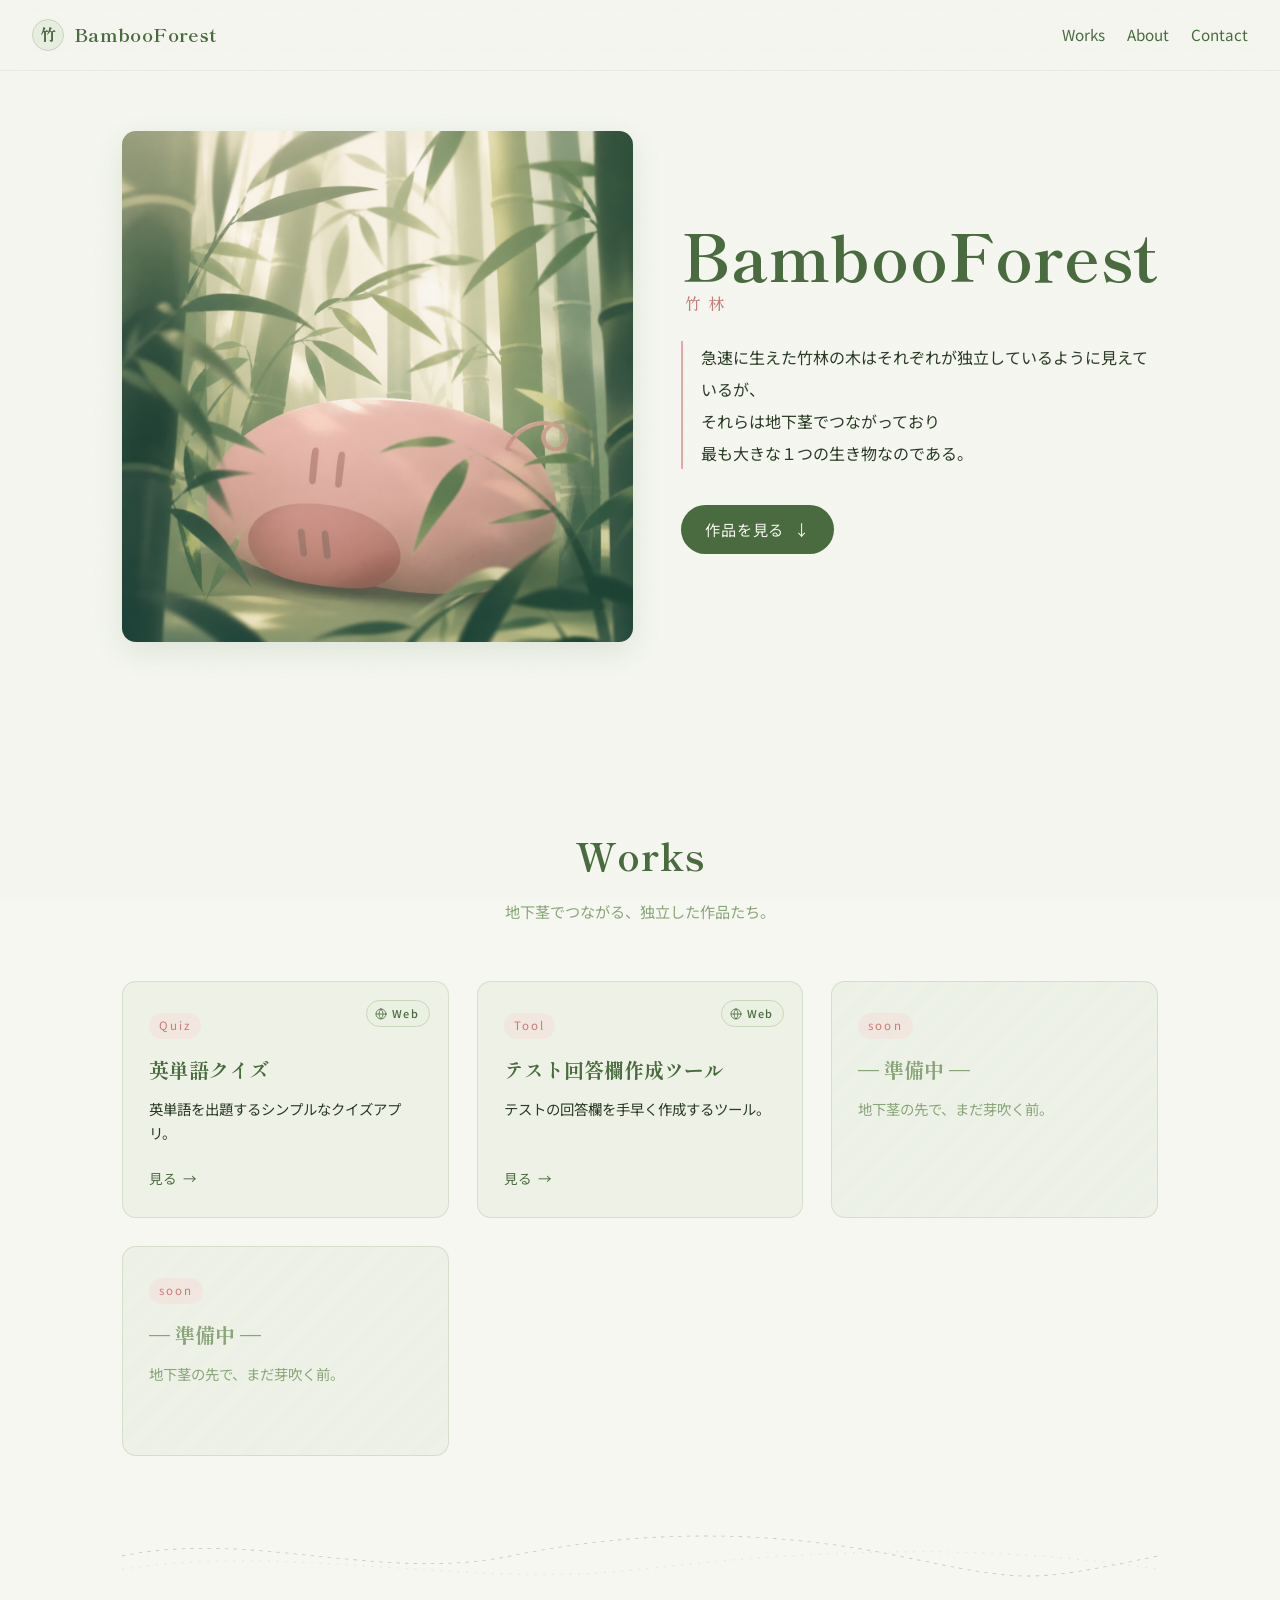
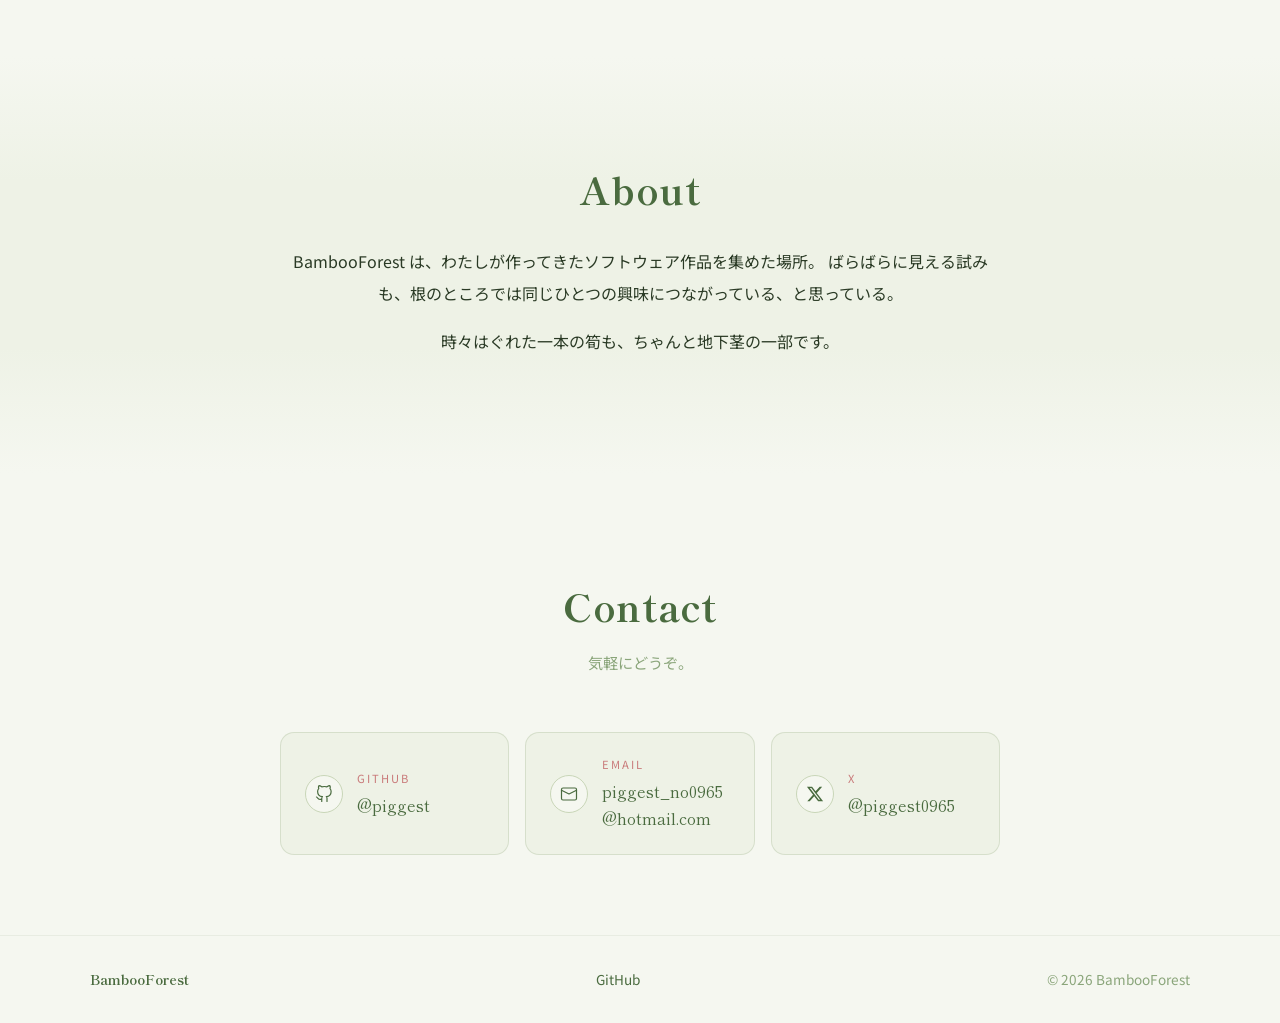
==== index.html @ 27b79b51 "feat: initial BambooForest portfolio site ソフトウェア作品集ページの初期実装。竹林トーンのデザイン、 Works/About/Contact セクションを含む" ====
<!doctype html>
<html lang="ja">
<head>
  <meta charset="utf-8" />
  <meta name="viewport" content="width=device-width, initial-scale=1" />
  <title>BambooForest — 作品集</title>
  <meta name="description" content="急速に生えた竹林の木はそれぞれが独立しているように見えているが、それらは地下茎でつながっており最も大きな１つの生き物なのである。" />

  <meta property="og:title" content="BambooForest" />
  <meta property="og:description" content="急速に生えた竹林の木はそれぞれが独立しているように見えているが、それらは地下茎でつながっており最も大きな１つの生き物なのである。" />
  <meta property="og:image" content="assets/hero.png" />
  <meta property="og:type" content="website" />

  <link rel="preconnect" href="https://fonts.googleapis.com" />
  <link rel="preconnect" href="https://fonts.gstatic.com" crossorigin />
  <link href="https://fonts.googleapis.com/css2?family=Shippori+Mincho:wght@500;700&family=Noto+Sans+JP:wght@300;400;500&display=swap" rel="stylesheet" />
  <link rel="stylesheet" href="styles/main.css" />
</head>
<body>
  <svg width="0" height="0" style="position:absolute" aria-hidden="true">
    <defs>
      <symbol id="icon-github" viewBox="0 0 24 24" fill="none" stroke="currentColor" stroke-width="1.6" stroke-linecap="round" stroke-linejoin="round">
        <path d="M9 19c-5 1.5-5-2.5-7-3m14 6v-3.87a3.37 3.37 0 0 0-.94-2.61c3.14-.35 6.44-1.54 6.44-7A5.44 5.44 0 0 0 20 4.77 5.07 5.07 0 0 0 19.91 1S18.73.65 16 2.48a13.38 13.38 0 0 0-7 0C6.27.65 5.09 1 5.09 1A5.07 5.07 0 0 0 5 4.77a5.44 5.44 0 0 0-1.5 3.78c0 5.42 3.3 6.61 6.44 7A3.37 3.37 0 0 0 9 18.13V22"/>
      </symbol>
      <symbol id="icon-email" viewBox="0 0 24 24" fill="none" stroke="currentColor" stroke-width="1.6" stroke-linecap="round" stroke-linejoin="round">
        <rect x="2" y="4" width="20" height="16" rx="2"/>
        <path d="m22 7-10 5L2 7"/>
      </symbol>
      <symbol id="icon-x" viewBox="0 0 24 24" fill="currentColor">
        <path d="M18.244 2.25h3.308l-7.227 8.26 8.502 11.24H16.17l-5.214-6.817L4.99 21.75H1.68l7.73-8.835L1.254 2.25H8.08l4.713 6.231zm-1.161 17.52h1.833L7.084 4.126H5.117z"/>
      </symbol>
      <symbol id="icon-web" viewBox="0 0 24 24" fill="none" stroke="currentColor" stroke-width="1.6" stroke-linecap="round" stroke-linejoin="round">
        <circle cx="12" cy="12" r="10"/>
        <line x1="2" y1="12" x2="22" y2="12"/>
        <path d="M12 2a15.3 15.3 0 0 1 4 10 15.3 15.3 0 0 1-4 10 15.3 15.3 0 0 1-4-10 15.3 15.3 0 0 1 4-10z"/>
      </symbol>
      <symbol id="icon-monitor" viewBox="0 0 24 24" fill="none" stroke="currentColor" stroke-width="1.6" stroke-linecap="round" stroke-linejoin="round">
        <rect x="2" y="3" width="20" height="14" rx="2"/>
        <line x1="8" y1="21" x2="16" y2="21"/>
        <line x1="12" y1="17" x2="12" y2="21"/>
      </symbol>
      <symbol id="icon-mobile" viewBox="0 0 24 24" fill="none" stroke="currentColor" stroke-width="1.6" stroke-linecap="round" stroke-linejoin="round">
        <rect x="5" y="2" width="14" height="20" rx="2.5"/>
        <line x1="12" y1="18" x2="12.01" y2="18"/>
      </symbol>
    </defs>
  </svg>

  <div class="grain" aria-hidden="true"></div>

  <header class="site-header">
    <div class="brand">
      <span class="brand-mark" aria-hidden="true">竹</span>
      <span class="brand-name">BambooForest</span>
    </div>
    <nav class="site-nav">
      <a href="#works">Works</a>
      <a href="#about">About</a>
      <a href="#contact">Contact</a>
    </nav>
  </header>

  <main>
    <section class="hero">
      <div class="hero-image">
        <img src="assets/hero.png" alt="竹林に佇むピンク色の存在" />
        <div class="hero-image-overlay" aria-hidden="true"></div>
      </div>
      <div class="hero-text">
        <h1 class="hero-title">
          <span class="hero-title-en">BambooForest</span>
          <span class="hero-title-ja">竹林</span>
        </h1>
        <p class="hero-tagline">
          急速に生えた竹林の木はそれぞれが独立しているように見えているが、<br />
          それらは地下茎でつながっており<br />
          最も大きな１つの生き物なのである。
        </p>
        <a class="hero-cta" href="#works">作品を見る<span aria-hidden="true">↓</span></a>
      </div>
    </section>

    <section id="works" class="works">
      <div class="section-head">
        <h2 class="section-title">Works</h2>
        <p class="section-sub">地下茎でつながる、独立した作品たち。</p>
      </div>

      <ul class="works-grid" id="works-grid">
        <!-- カードは scripts/main.js から流し込む -->
      </ul>

      <div class="rhizome" aria-hidden="true">
        <svg viewBox="0 0 1200 120" preserveAspectRatio="none">
          <path d="M0,60 C150,20 300,100 450,60 S750,20 900,60 1050,100 1200,60" />
          <path d="M0,80 C200,40 400,110 600,80 S1000,40 1200,80" class="rhizome-thin" />
        </svg>
      </div>
    </section>

    <section id="about" class="about">
      <div class="about-inner">
        <h2 class="section-title">About</h2>
        <p>
          BambooForest は、わたしが作ってきたソフトウェア作品を集めた場所。
          ばらばらに見える試みも、根のところでは同じひとつの興味につながっている、と思っている。
        </p>
        <p>
          時々はぐれた一本の筍も、ちゃんと地下茎の一部です。
        </p>
      </div>
    </section>

    <section id="contact" class="contact">
      <div class="contact-inner">
        <div class="section-head">
          <h2 class="section-title">Contact</h2>
          <p class="section-sub">気軽にどうぞ。</p>
        </div>

        <ul class="contact-list">
          <li class="contact-card">
            <span class="contact-card-icon"><svg><use href="#icon-github"/></svg></span>
            <div class="contact-card-body">
              <span class="contact-card-label">GitHub</span>
              <a class="contact-card-value" href="https://github.com/piggest" rel="noopener">@piggest</a>
            </div>
          </li>
          <li class="contact-card">
            <span class="contact-card-icon"><svg><use href="#icon-email"/></svg></span>
            <div class="contact-card-body">
              <span class="contact-card-label">Email</span>
              <a class="contact-card-value" href="mailto:piggest_no0965@hotmail.com">piggest_no0965@hotmail.com</a>
            </div>
          </li>
          <li class="contact-card">
            <span class="contact-card-icon"><svg><use href="#icon-x"/></svg></span>
            <div class="contact-card-body">
              <span class="contact-card-label">X</span>
              <a class="contact-card-value" href="https://x.com/piggest0965" rel="noopener">@piggest0965</a>
            </div>
          </li>
        </ul>
      </div>
    </section>
  </main>

  <footer class="site-footer">
    <div class="footer-inner">
      <div class="footer-brand">BambooForest</div>
      <div class="footer-links">
        <a href="https://github.com/piggest" rel="noopener">GitHub</a>
      </div>
      <div class="footer-copy">© <span id="year"></span> BambooForest</div>
    </div>
  </footer>

  <script src="scripts/main.js"></script>
</body>
</html>
---- styles/main.css ----
/* ========== カラートークン ========== */
:root {
  /* 竹林の緑系 */
  --green-mist: #e8efe2;
  --green-soft: #c9d6b8;
  --green-mid:  #8aa57a;
  --green-deep: #4a6b3f;
  --green-ink:  #2a3a25;

  /* ピンクの差し色 */
  --pink-soft: #f4d4d4;
  --pink-mid:  #e8a8a8;
  --pink-deep: #c97a7a;

  /* 背景・紙 */
  --bg-paper:  #f5f7f0;
  --bg-mist:   #eef2e6;

  /* タイポ */
  --font-sans:    "Noto Sans JP", system-ui, sans-serif;
  --font-display: "Shippori Mincho", "Hiragino Mincho ProN", serif;

  /* レイアウト */
  --container: 1100px;
  --radius:    14px;
  --shadow:    0 10px 30px rgba(74, 107, 63, 0.12);
}

/* ========== リセット ========== */
*, *::before, *::after { box-sizing: border-box; }
html, body { margin: 0; padding: 0; }
body {
  font-family: var(--font-sans);
  font-weight: 400;
  color: var(--green-ink);
  background: var(--bg-paper);
  line-height: 1.7;
  -webkit-font-smoothing: antialiased;
  text-rendering: optimizeLegibility;
}
img { max-width: 100%; display: block; }
a { color: var(--green-deep); text-decoration: none; }
a:hover { color: var(--pink-deep); }
ul { list-style: none; padding: 0; margin: 0; }

/* ========== グレイン（紙の質感） ========== */
.grain {
  position: fixed; inset: 0;
  pointer-events: none; z-index: 100;
  opacity: 0.35; mix-blend-mode: multiply;
  background-image: url("data:image/svg+xml;utf8,<svg xmlns='http://www.w3.org/2000/svg' width='160' height='160'><filter id='n'><feTurbulence type='fractalNoise' baseFrequency='0.9' numOctaves='2' stitchTiles='stitch'/><feColorMatrix values='0 0 0 0 0.16  0 0 0 0 0.22  0 0 0 0 0.14  0 0 0 0.06 0'/></filter><rect width='100%' height='100%' filter='url(%23n)'/></svg>");
}

/* ========== ヘッダー ========== */
.site-header {
  position: sticky; top: 0; z-index: 50;
  display: flex; align-items: center; justify-content: space-between;
  padding: 18px 32px;
  background: rgba(245, 247, 240, 0.78);
  backdrop-filter: saturate(140%) blur(10px);
  -webkit-backdrop-filter: saturate(140%) blur(10px);
  border-bottom: 1px solid rgba(74, 107, 63, 0.08);
}
.brand { display: flex; align-items: center; gap: 10px; }
.brand-mark {
  width: 32px; height: 32px;
  display: grid; place-items: center;
  font-family: var(--font-display);
  font-weight: 700; color: var(--green-deep);
  background: var(--green-mist);
  border: 1px solid var(--green-soft);
  border-radius: 50%;
}
.brand-name {
  font-family: var(--font-display);
  font-weight: 700; font-size: 1.15rem;
  color: var(--green-deep); letter-spacing: 0.02em;
}
.site-nav { display: flex; gap: 22px; font-size: 0.95rem; }
.site-nav a { position: relative; padding: 4px 0; }
.site-nav a::after {
  content: ""; position: absolute; left: 0; bottom: -2px;
  width: 0; height: 1px; background: var(--pink-mid);
  transition: width 0.3s ease;
}
.site-nav a:hover::after { width: 100%; }

/* ========== ヒーロー ========== */
.hero {
  position: relative;
  display: grid;
  grid-template-columns: 1.1fr 1fr;
  gap: 48px;
  align-items: center;
  max-width: var(--container);
  margin: 60px auto 100px;
  padding: 0 32px;
}
.hero-image {
  position: relative;
  border-radius: var(--radius);
  overflow: hidden;
  box-shadow: var(--shadow);
  aspect-ratio: 1 / 1;
}
.hero-image img {
  width: 100%; height: 100%;
  object-fit: cover;
  transition: transform 1.2s ease;
}
.hero-image:hover img { transform: scale(1.03); }
.hero-image-overlay {
  position: absolute; inset: 0;
  background: linear-gradient(135deg, rgba(244, 212, 212, 0.06), rgba(74, 107, 63, 0.04));
  pointer-events: none;
}

.hero-title {
  font-family: var(--font-display);
  margin: 0 0 28px;
  line-height: 1.1;
}
.hero-title-en {
  display: block;
  font-size: clamp(2.4rem, 5.2vw, 4rem);
  font-weight: 700;
  color: var(--green-deep);
  letter-spacing: 0.01em;
}
.hero-title-ja {
  display: block;
  margin-top: 6px;
  font-size: 1rem;
  font-weight: 500;
  color: var(--pink-deep);
  letter-spacing: 0.4em;
  padding-left: 4px;
}
.hero-tagline {
  font-size: 1rem;
  line-height: 2;
  color: var(--green-ink);
  margin: 0 0 36px;
  border-left: 2px solid var(--pink-mid);
  padding-left: 18px;
}
.hero-cta {
  display: inline-flex; align-items: center; gap: 10px;
  padding: 12px 24px;
  background: var(--green-deep);
  color: var(--bg-paper);
  border-radius: 999px;
  font-size: 0.95rem;
  letter-spacing: 0.05em;
  transition: transform 0.2s ease, background 0.2s ease;
}
.hero-cta:hover {
  background: var(--pink-deep);
  color: var(--bg-paper);
  transform: translateY(-2px);
}
.hero-cta span { transition: transform 0.3s ease; }
.hero-cta:hover span { transform: translateY(3px); }

/* ========== セクション共通 ========== */
.section-head {
  text-align: center;
  margin-bottom: 56px;
}
.section-title {
  font-family: var(--font-display);
  font-size: clamp(1.8rem, 3.2vw, 2.4rem);
  font-weight: 700;
  color: var(--green-deep);
  margin: 0 0 12px;
  letter-spacing: 0.02em;
}
.section-sub {
  color: var(--green-mid);
  font-size: 0.95rem;
  margin: 0;
}

/* ========== Works ========== */
.works {
  position: relative;
  max-width: var(--container);
  margin: 0 auto;
  padding: 80px 32px 60px;
}
.works-grid {
  display: grid;
  grid-template-columns: repeat(auto-fill, minmax(260px, 1fr));
  gap: 28px;
}
.work-card {
  position: relative;
  background: var(--bg-mist);
  border: 1px solid rgba(138, 165, 122, 0.25);
  border-radius: var(--radius);
  padding: 28px 26px 26px;
  transition: transform 0.3s ease, box-shadow 0.3s ease, border-color 0.3s ease;
  overflow: hidden;
}
.work-card::before {
  content: "";
  position: absolute; left: 26px; top: 0;
  width: 2px; height: 0;
  background: var(--pink-mid);
  transition: height 0.4s ease;
}
.work-card:hover {
  transform: translateY(-4px);
  box-shadow: var(--shadow);
  border-color: var(--green-soft);
}
.work-card:hover::before { height: 28px; }

.work-card-tag {
  display: inline-block;
  font-size: 0.72rem;
  letter-spacing: 0.18em;
  color: var(--pink-deep);
  background: rgba(244, 212, 212, 0.4);
  padding: 3px 10px;
  border-radius: 999px;
  margin-bottom: 14px;
}

/* プラットフォーム識別用バッジ（カード右上） */
.work-card-platform {
  position: absolute;
  top: 18px;
  right: 18px;
  display: inline-flex;
  align-items: center;
  gap: 5px;
  font-size: 0.68rem;
  font-weight: 500;
  letter-spacing: 0.1em;
  padding: 3px 10px 3px 8px;
  border-radius: 999px;
  border: 1px solid transparent;
  z-index: 1;
}
.platform-icon {
  width: 12px;
  height: 12px;
  flex-shrink: 0;
}
.platform-web {
  color: var(--green-deep);
  border-color: var(--green-soft);
  background: rgba(232, 239, 226, 0.7);
}
.platform-mac {
  color: #4a5a6b;
  border-color: #b8c2cc;
  background: rgba(232, 236, 240, 0.7);
}
.platform-ios {
  color: var(--pink-deep);
  border-color: var(--pink-mid);
  background: rgba(244, 212, 212, 0.5);
}
.platform-android {
  color: #5a7a3a;
  border-color: #b5c98a;
  background: rgba(220, 232, 195, 0.6);
}
.platform-windows {
  color: #4a5e88;
  border-color: #b5c0d4;
  background: rgba(220, 228, 240, 0.6);
}
.work-card-title {
  font-family: var(--font-display);
  font-size: 1.25rem;
  font-weight: 700;
  color: var(--green-deep);
  margin: 0 0 10px;
}
.work-card-desc {
  font-size: 0.9rem;
  color: var(--green-ink);
  line-height: 1.7;
  margin: 0 0 18px;
  min-height: 3.4em;
}
.work-card-link {
  display: inline-flex;
  align-items: center;
  gap: 6px;
  font-size: 0.85rem;
  color: var(--green-deep);
}
.work-card-link::after {
  content: "→";
  transition: transform 0.2s ease;
}
.work-card-link:hover::after { transform: translateX(4px); }

.work-card.is-placeholder {
  background: repeating-linear-gradient(
    135deg,
    var(--bg-mist),
    var(--bg-mist) 10px,
    rgba(138, 165, 122, 0.08) 10px,
    rgba(138, 165, 122, 0.08) 20px
  );
  color: var(--green-mid);
}
.work-card.is-placeholder .work-card-title,
.work-card.is-placeholder .work-card-desc {
  color: var(--green-mid);
}

/* 地下茎の演出 */
.rhizome {
  position: relative;
  margin-top: 60px;
  height: 80px;
  opacity: 0.5;
}
.rhizome svg {
  width: 100%; height: 100%;
  overflow: visible;
}
.rhizome path {
  fill: none;
  stroke: var(--green-mid);
  stroke-width: 1.2;
  stroke-dasharray: 4 6;
}
.rhizome path.rhizome-thin {
  stroke: var(--pink-mid);
  stroke-width: 0.8;
  stroke-dasharray: 2 8;
}

/* ========== About ========== */
.about {
  background: linear-gradient(180deg, transparent, var(--bg-mist) 30%, var(--bg-mist) 70%, transparent);
  padding: 100px 32px;
}
.about-inner {
  max-width: 720px;
  margin: 0 auto;
  text-align: center;
}
.about-inner .section-title { margin-bottom: 24px; }
.about p {
  font-size: 1rem;
  color: var(--green-ink);
  line-height: 2;
  margin: 0 0 16px;
}

/* ========== Contact ========== */
.contact {
  max-width: var(--container);
  margin: 0 auto;
  padding: 100px 32px 80px;
}
.contact-inner { max-width: 720px; margin: 0 auto; }
.contact-list {
  display: grid;
  grid-template-columns: repeat(auto-fit, minmax(220px, 1fr));
  gap: 16px;
}
.contact-card {
  position: relative;
  display: flex;
  align-items: center;
  gap: 14px;
  padding: 22px 24px;
  background: var(--bg-mist);
  border: 1px solid rgba(138, 165, 122, 0.25);
  border-radius: var(--radius);
  transition: transform 0.3s ease, border-color 0.3s ease, box-shadow 0.3s ease;
}
.contact-card-icon {
  flex-shrink: 0;
  width: 38px;
  height: 38px;
  display: grid;
  place-items: center;
  background: var(--bg-paper);
  border: 1px solid var(--green-soft);
  border-radius: 50%;
  color: var(--green-deep);
  transition: color 0.3s ease, border-color 0.3s ease, background 0.3s ease;
}
.contact-card-icon svg {
  width: 18px;
  height: 18px;
}
.contact-card:hover .contact-card-icon {
  color: var(--pink-deep);
  border-color: var(--pink-mid);
  background: rgba(244, 212, 212, 0.25);
}
.contact-card-body {
  display: flex;
  flex-direction: column;
  gap: 4px;
  min-width: 0;
}
.contact-card:hover {
  transform: translateY(-3px);
  border-color: var(--green-soft);
  box-shadow: var(--shadow);
}
.contact-card-label {
  font-size: 0.7rem;
  letter-spacing: 0.18em;
  color: var(--pink-deep);
  text-transform: uppercase;
}
.contact-card-value {
  font-family: var(--font-display);
  font-size: 1rem;
  color: var(--green-deep);
  word-break: break-all;
}
a.contact-card-value:hover { color: var(--pink-deep); }
.contact-card.is-soon {
  background: repeating-linear-gradient(
    135deg,
    var(--bg-mist),
    var(--bg-mist) 10px,
    rgba(138, 165, 122, 0.08) 10px,
    rgba(138, 165, 122, 0.08) 20px
  );
}
.contact-card.is-soon .contact-card-value { color: var(--green-mid); }

@media (max-width: 768px) {
  .contact { padding: 60px 20px 40px; }
}

/* ========== フッター ========== */
.site-footer {
  border-top: 1px solid rgba(74, 107, 63, 0.08);
  padding: 32px;
}
.footer-inner {
  max-width: var(--container);
  margin: 0 auto;
  display: flex;
  justify-content: space-between;
  align-items: center;
  flex-wrap: wrap;
  gap: 16px;
  font-size: 0.85rem;
  color: var(--green-mid);
}
.footer-brand {
  font-family: var(--font-display);
  font-weight: 700;
  color: var(--green-deep);
}
.footer-links { display: flex; gap: 16px; }

/* ========== レスポンシブ ========== */
@media (max-width: 768px) {
  .site-header { padding: 14px 20px; }
  .site-nav { gap: 14px; font-size: 0.88rem; }
  .hero {
    grid-template-columns: 1fr;
    gap: 32px;
    margin: 32px auto 60px;
    padding: 0 20px;
  }
  .hero-image { aspect-ratio: 4 / 3; }
  .hero-tagline { font-size: 0.92rem; line-height: 1.9; }
  .works { padding: 60px 20px 40px; }
  .about { padding: 60px 20px; }
}

/* ========== モーション ========== */
@media (prefers-reduced-motion: no-preference) {
  .work-card { animation: rise 0.7s ease both; animation-play-state: paused; }
  .work-card.is-visible { animation-play-state: running; }
}
@keyframes rise {
  from { opacity: 0; transform: translateY(16px); }
  to   { opacity: 1; transform: translateY(0); }
}
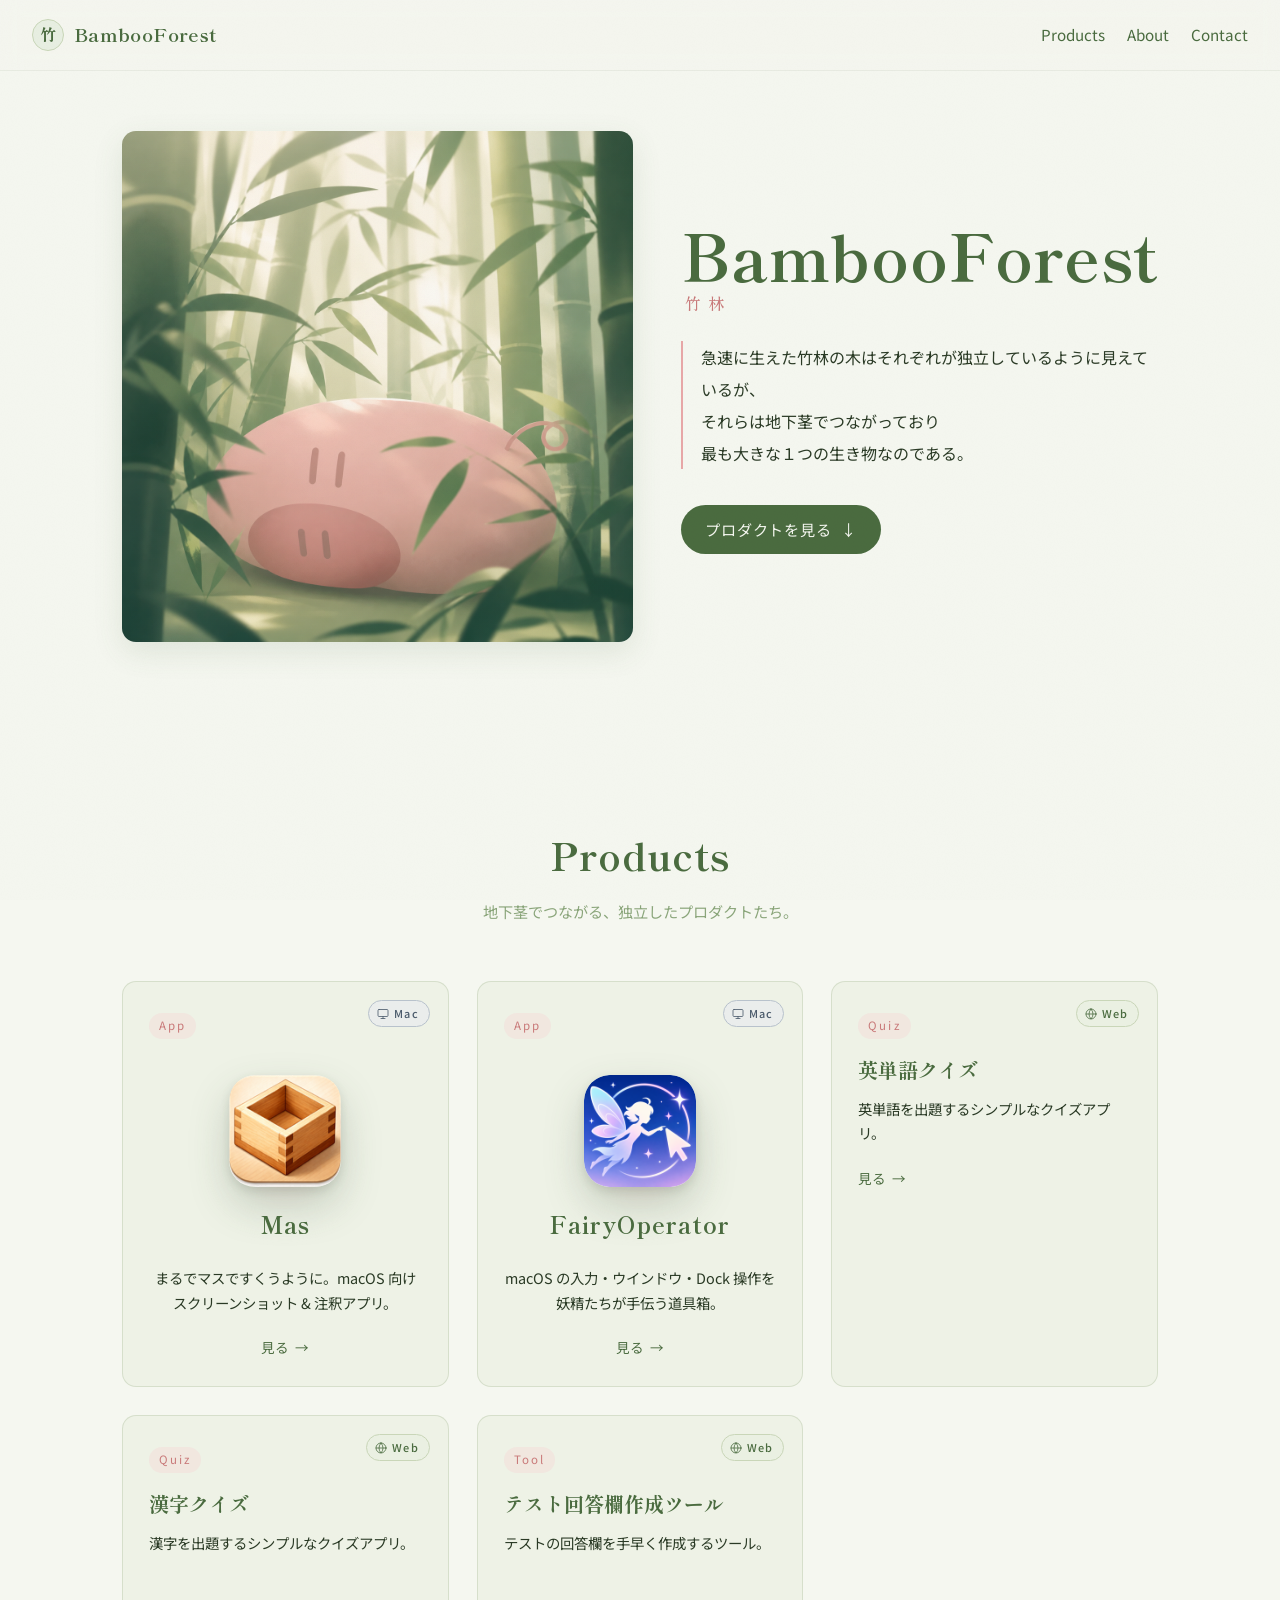
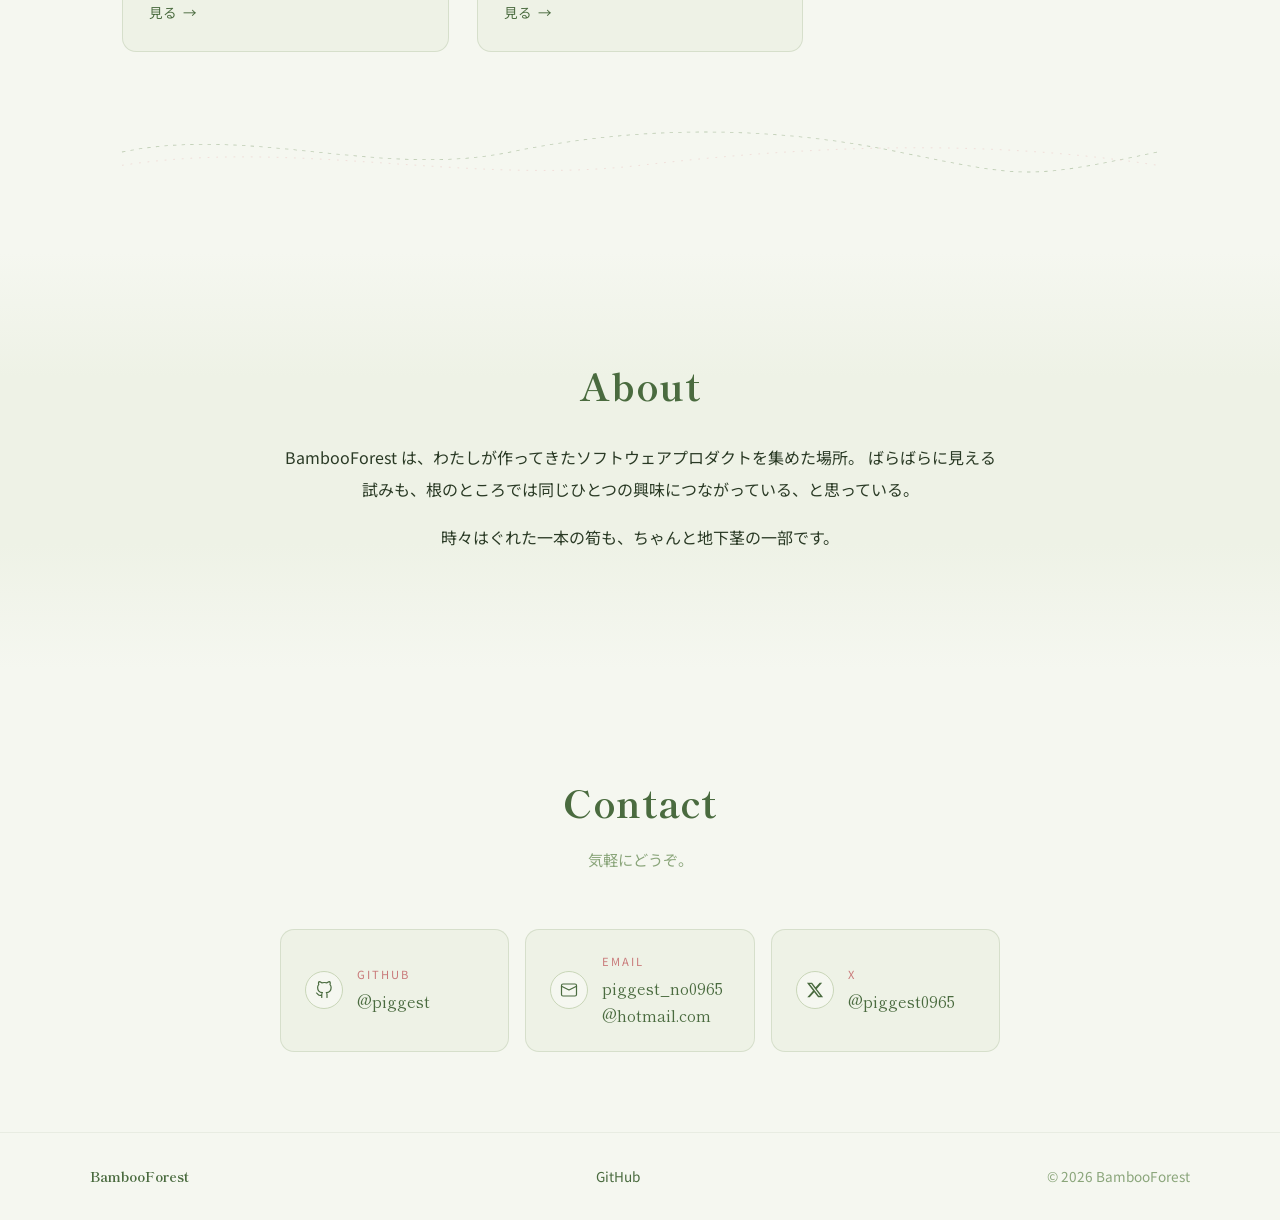
==== commit 34d79962: "copy: rename 作品/Works to プロダクト/Products Co-Authored-By: Claude Opus 4.7 (1M context) <noreply@anthro" ====
--- a/index.html
+++ b/index.html
@@ -3,7 +3,7 @@
 <head>
   <meta charset="utf-8" />
   <meta name="viewport" content="width=device-width, initial-scale=1" />
-  <title>BambooForest — 作品集</title>
+  <title>BambooForest — プロダクトたち</title>
   <meta name="description" content="急速に生えた竹林の木はそれぞれが独立しているように見えているが、それらは地下茎でつながっており最も大きな１つの生き物なのである。" />
 
   <meta property="og:title" content="BambooForest" />
@@ -54,7 +54,7 @@
       <span class="brand-name">BambooForest</span>
     </div>
     <nav class="site-nav">
-      <a href="#works">Works</a>
+      <a href="#works">Products</a>
       <a href="#about">About</a>
       <a href="#contact">Contact</a>
     </nav>
@@ -76,14 +76,14 @@
           それらは地下茎でつながっており<br />
           最も大きな１つの生き物なのである。
         </p>
-        <a class="hero-cta" href="#works">作品を見る<span aria-hidden="true">↓</span></a>
+        <a class="hero-cta" href="#works">プロダクトを見る<span aria-hidden="true">↓</span></a>
       </div>
     </section>
 
     <section id="works" class="works">
       <div class="section-head">
-        <h2 class="section-title">Works</h2>
-        <p class="section-sub">地下茎でつながる、独立した作品たち。</p>
+        <h2 class="section-title">Products</h2>
+        <p class="section-sub">地下茎でつながる、独立したプロダクトたち。</p>
       </div>
 
       <ul class="works-grid" id="works-grid">
@@ -102,7 +102,7 @@
       <div class="about-inner">
         <h2 class="section-title">About</h2>
         <p>
-          BambooForest は、わたしが作ってきたソフトウェア作品を集めた場所。
+          BambooForest は、わたしが作ってきたソフトウェアプロダクトを集めた場所。
           ばらばらに見える試みも、根のところでは同じひとつの興味につながっている、と思っている。
         </p>
         <p>
--- a/styles/main.css
+++ b/styles/main.css
@@ -273,12 +273,86 @@
   border-color: #b5c0d4;
   background: rgba(220, 228, 240, 0.6);
 }
+.work-card-head {
+  margin: 0 0 10px;
+}
+.work-card-head:has(.work-card-icon) {
+  position: relative;
+  display: flex;
+  flex-direction: column;
+  align-items: center;
+  gap: 18px;
+  margin: 14px 0 18px;
+  padding: 8px 0 4px;
+  text-align: center;
+}
+/* アイコン背面のやわらかな光輪 */
+.work-card-head:has(.work-card-icon)::before {
+  content: "";
+  position: absolute;
+  top: -6px;
+  left: 50%;
+  width: 200px;
+  height: 200px;
+  transform: translateX(-50%);
+  background: radial-gradient(
+    closest-side,
+    rgba(244, 212, 212, 0.55),
+    rgba(232, 239, 226, 0.28) 50%,
+    transparent 78%
+  );
+  filter: blur(6px);
+  pointer-events: none;
+  z-index: 0;
+}
+.work-card-icon {
+  position: relative;
+  z-index: 1;
+  width: 112px;
+  height: 112px;
+  border-radius: 26px;
+  flex-shrink: 0;
+  object-fit: cover;
+  box-shadow:
+    0 18px 40px rgba(64, 80, 60, 0.22),
+    0 4px 10px rgba(64, 80, 60, 0.14);
+  transition:
+    transform 0.5s cubic-bezier(0.2, 0.7, 0.3, 1.2),
+    box-shadow 0.4s ease;
+  animation: icon-float 6s ease-in-out infinite;
+}
+@keyframes icon-float {
+  0%, 100% { transform: translateY(0); }
+  50%     { transform: translateY(-5px); }
+}
+.work-card:hover .work-card-icon {
+  animation-play-state: paused;
+  transform: translateY(-6px) scale(1.06);
+  box-shadow:
+    0 26px 52px rgba(64, 80, 60, 0.28),
+    0 6px 14px rgba(64, 80, 60, 0.18);
+}
 .work-card-title {
   font-family: var(--font-display);
   font-size: 1.25rem;
   font-weight: 700;
   color: var(--green-deep);
   margin: 0 0 10px;
+}
+.work-card-head .work-card-title {
+  margin: 0;
+  position: relative;
+  z-index: 1;
+}
+.work-card-head:has(.work-card-icon) .work-card-title {
+  font-size: 1.45rem;
+  letter-spacing: 0.04em;
+}
+/* アイコン付きカードは説明文・リンクも中央寄せにして統一感を出す */
+.work-card:has(.work-card-icon) .work-card-desc { text-align: center; }
+.work-card:has(.work-card-icon) .work-card-link {
+  justify-content: center;
+  width: 100%;
 }
 .work-card-desc {
   font-size: 0.9rem;
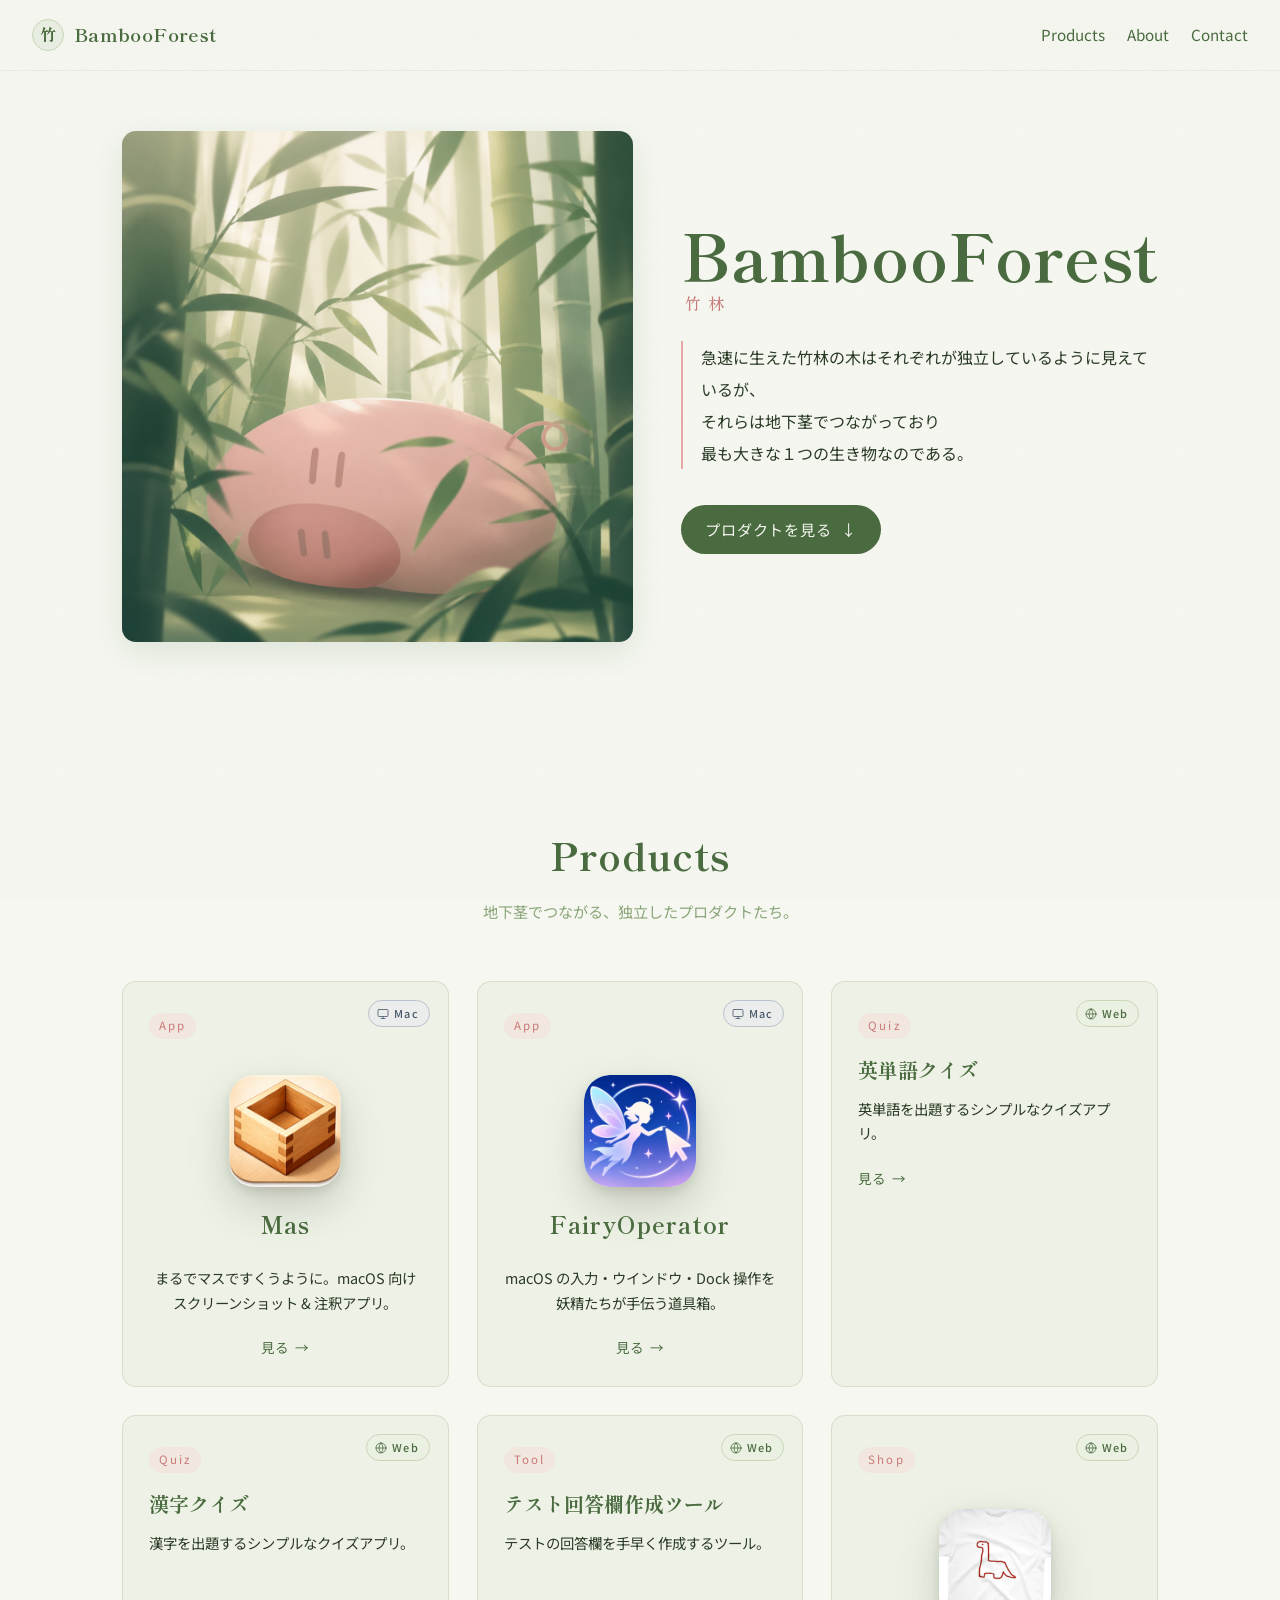
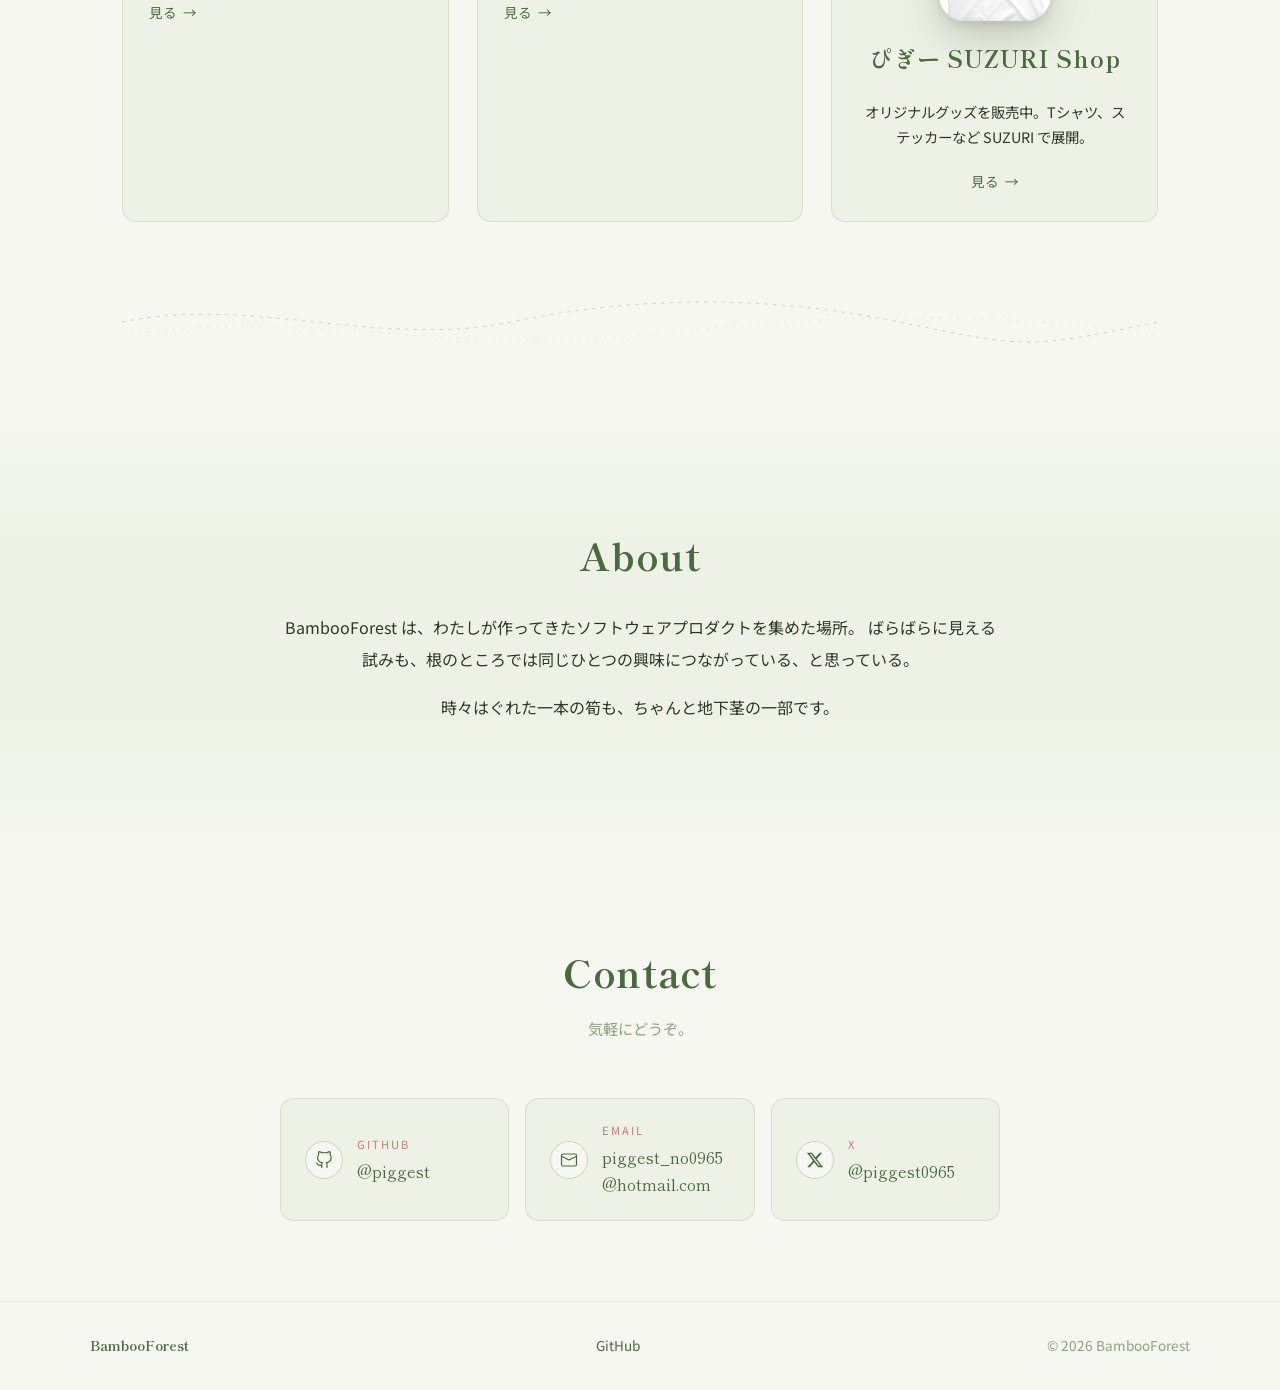
==== commit ed78c2d9: "feat: add bamboo pig favicon set Co-Authored-By: Claude Opus 4.7 (1M context) <noreply@anthropic.com" ====
--- a/index.html
+++ b/index.html
@@ -10,6 +10,11 @@
   <meta property="og:description" content="急速に生えた竹林の木はそれぞれが独立しているように見えているが、それらは地下茎でつながっており最も大きな１つの生き物なのである。" />
   <meta property="og:image" content="assets/hero.png" />
   <meta property="og:type" content="website" />
+
+  <link rel="icon" href="assets/favicon.ico" sizes="any" />
+  <link rel="icon" type="image/png" sizes="32x32" href="assets/favicon-32.png" />
+  <link rel="icon" type="image/png" sizes="16x16" href="assets/favicon-16.png" />
+  <link rel="apple-touch-icon" sizes="180x180" href="assets/apple-touch-icon.png" />
 
   <link rel="preconnect" href="https://fonts.googleapis.com" />
   <link rel="preconnect" href="https://fonts.gstatic.com" crossorigin />
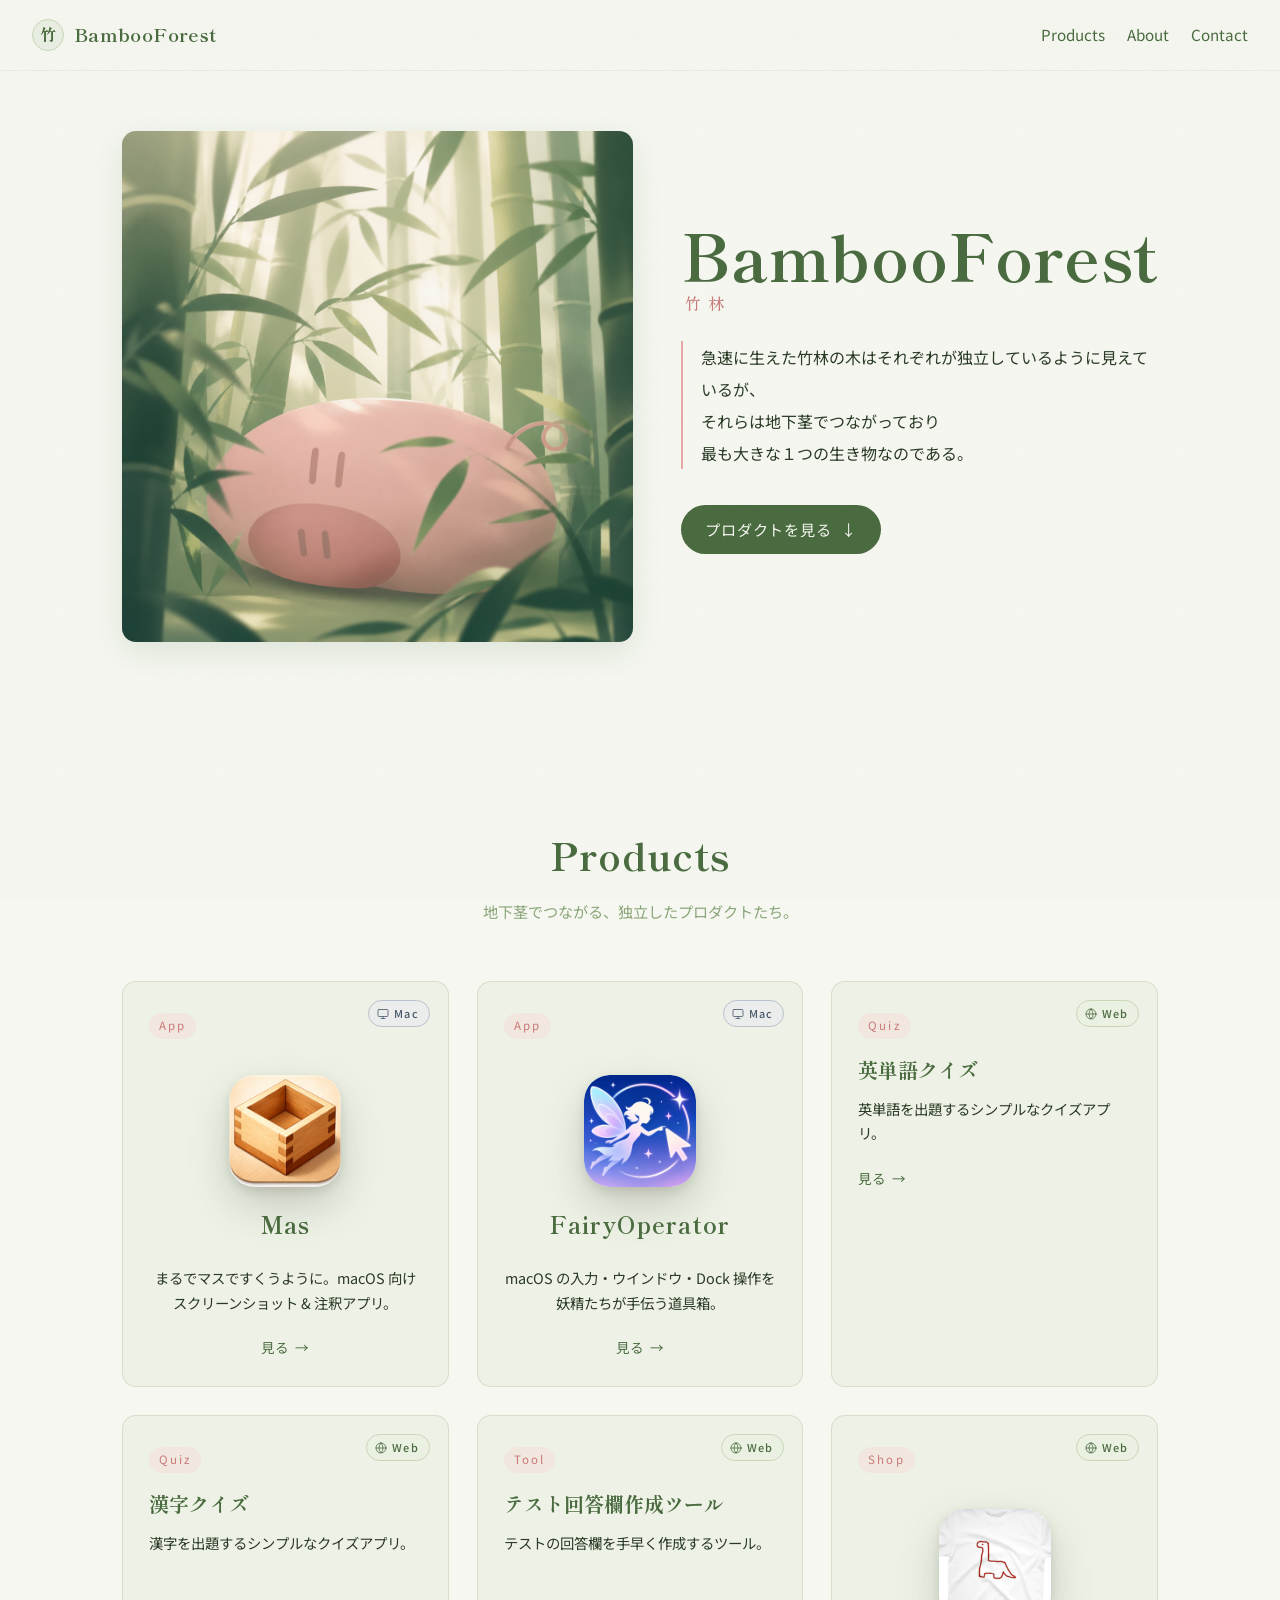
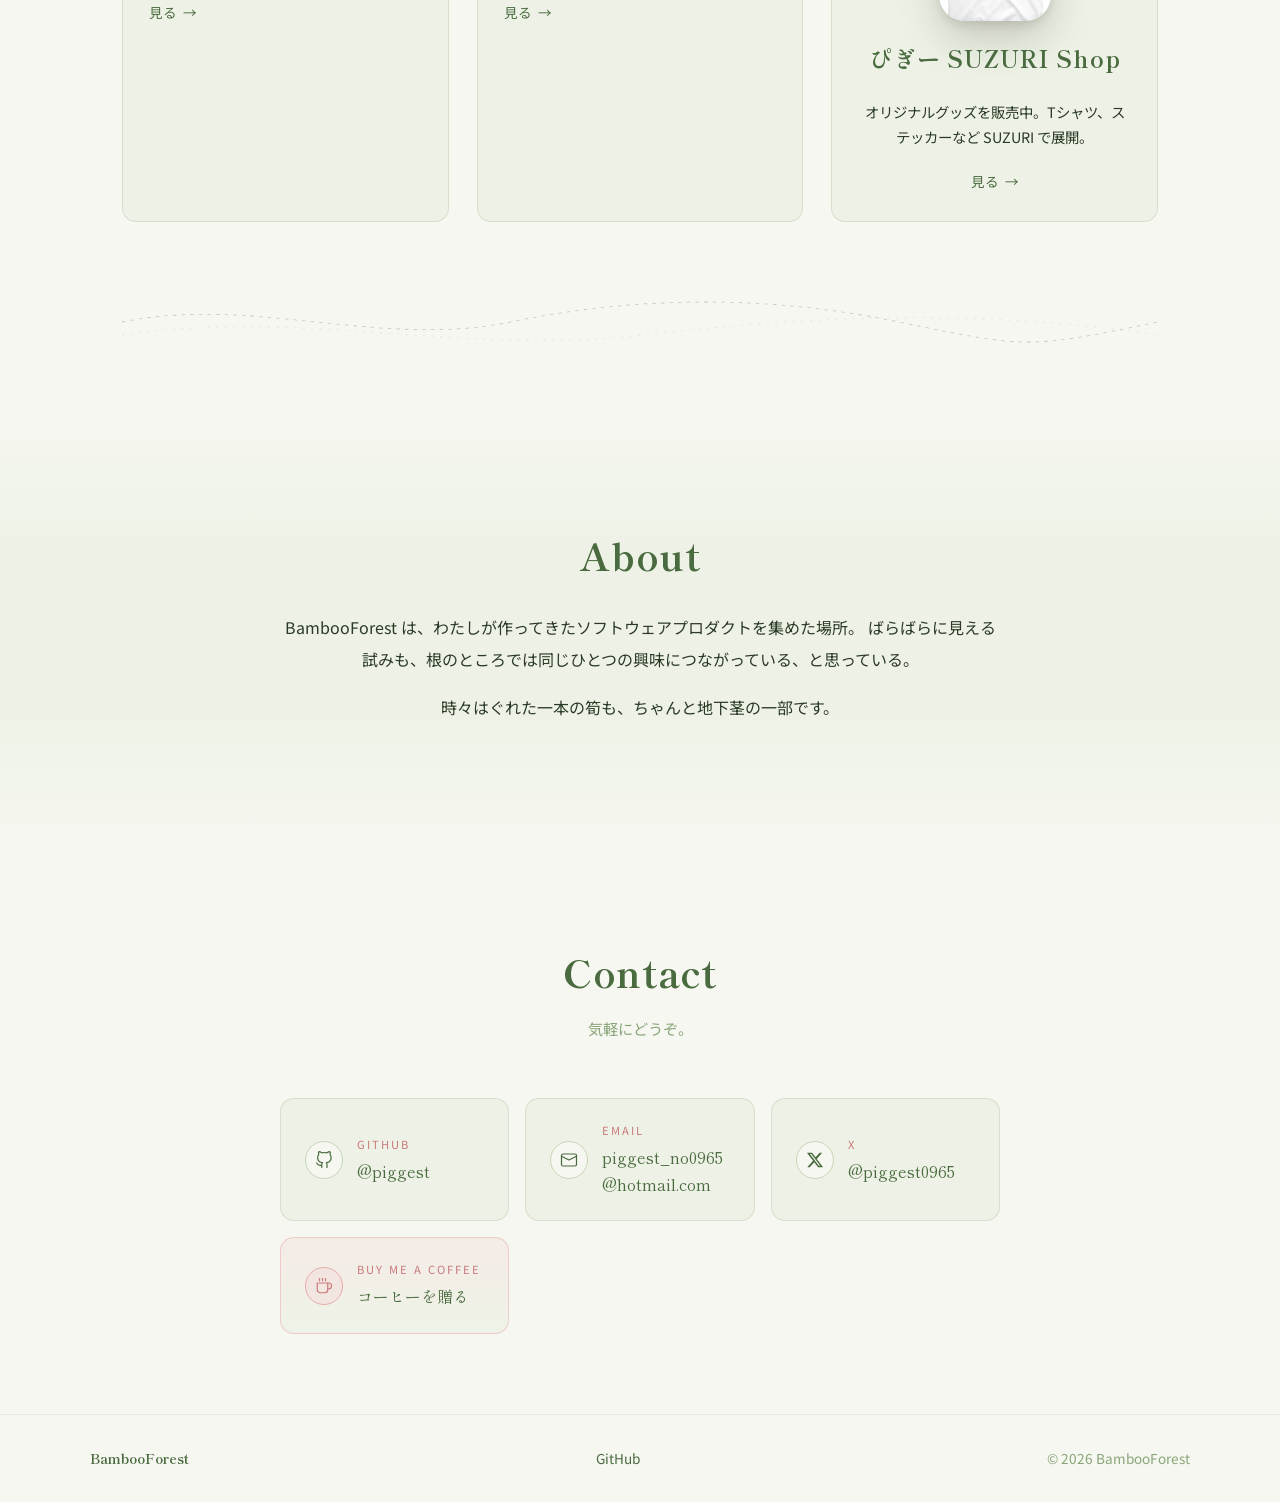
==== commit 9669229f: "feat: add Buy Me a Coffee card to Contact Co-Authored-By: Claude Opus 4.7 (1M context) <noreply@anth" ====
--- a/index.html
+++ b/index.html
@@ -47,6 +47,13 @@
       <symbol id="icon-mobile" viewBox="0 0 24 24" fill="none" stroke="currentColor" stroke-width="1.6" stroke-linecap="round" stroke-linejoin="round">
         <rect x="5" y="2" width="14" height="20" rx="2.5"/>
         <line x1="12" y1="18" x2="12.01" y2="18"/>
+      </symbol>
+      <symbol id="icon-coffee" viewBox="0 0 24 24" fill="none" stroke="currentColor" stroke-width="1.6" stroke-linecap="round" stroke-linejoin="round">
+        <path d="M17 8h1a4 4 0 0 1 0 8h-1"/>
+        <path d="M3 8h14v9a4 4 0 0 1-4 4H7a4 4 0 0 1-4-4z"/>
+        <line x1="6" y1="2" x2="6" y2="5"/>
+        <line x1="10" y1="2" x2="10" y2="5"/>
+        <line x1="14" y1="2" x2="14" y2="5"/>
       </symbol>
     </defs>
   </svg>
@@ -145,6 +152,13 @@
               <a class="contact-card-value" href="https://x.com/piggest0965" rel="noopener">@piggest0965</a>
             </div>
           </li>
+          <li class="contact-card contact-card--bmc">
+            <span class="contact-card-icon"><svg><use href="#icon-coffee"/></svg></span>
+            <div class="contact-card-body">
+              <span class="contact-card-label">Buy Me a Coffee</span>
+              <a class="contact-card-value" href="https://buymeacoffee.com/piggest" target="_blank" rel="noopener">コーヒーを贈る</a>
+            </div>
+          </li>
         </ul>
       </div>
     </section>
--- a/styles/main.css
+++ b/styles/main.css
@@ -509,6 +509,20 @@
 }
 .contact-card.is-soon .contact-card-value { color: var(--green-mid); }
 
+/* Buy Me a Coffee は少しピンク寄りでサポート感を出す */
+.contact-card--bmc {
+  background: linear-gradient(180deg, rgba(244, 212, 212, 0.32), var(--bg-mist));
+  border-color: rgba(232, 168, 168, 0.5);
+}
+.contact-card--bmc .contact-card-icon {
+  color: var(--pink-deep);
+  border-color: var(--pink-mid);
+  background: rgba(244, 212, 212, 0.35);
+}
+.contact-card--bmc:hover {
+  border-color: var(--pink-mid);
+}
+
 @media (max-width: 768px) {
   .contact { padding: 60px 20px 40px; }
 }
